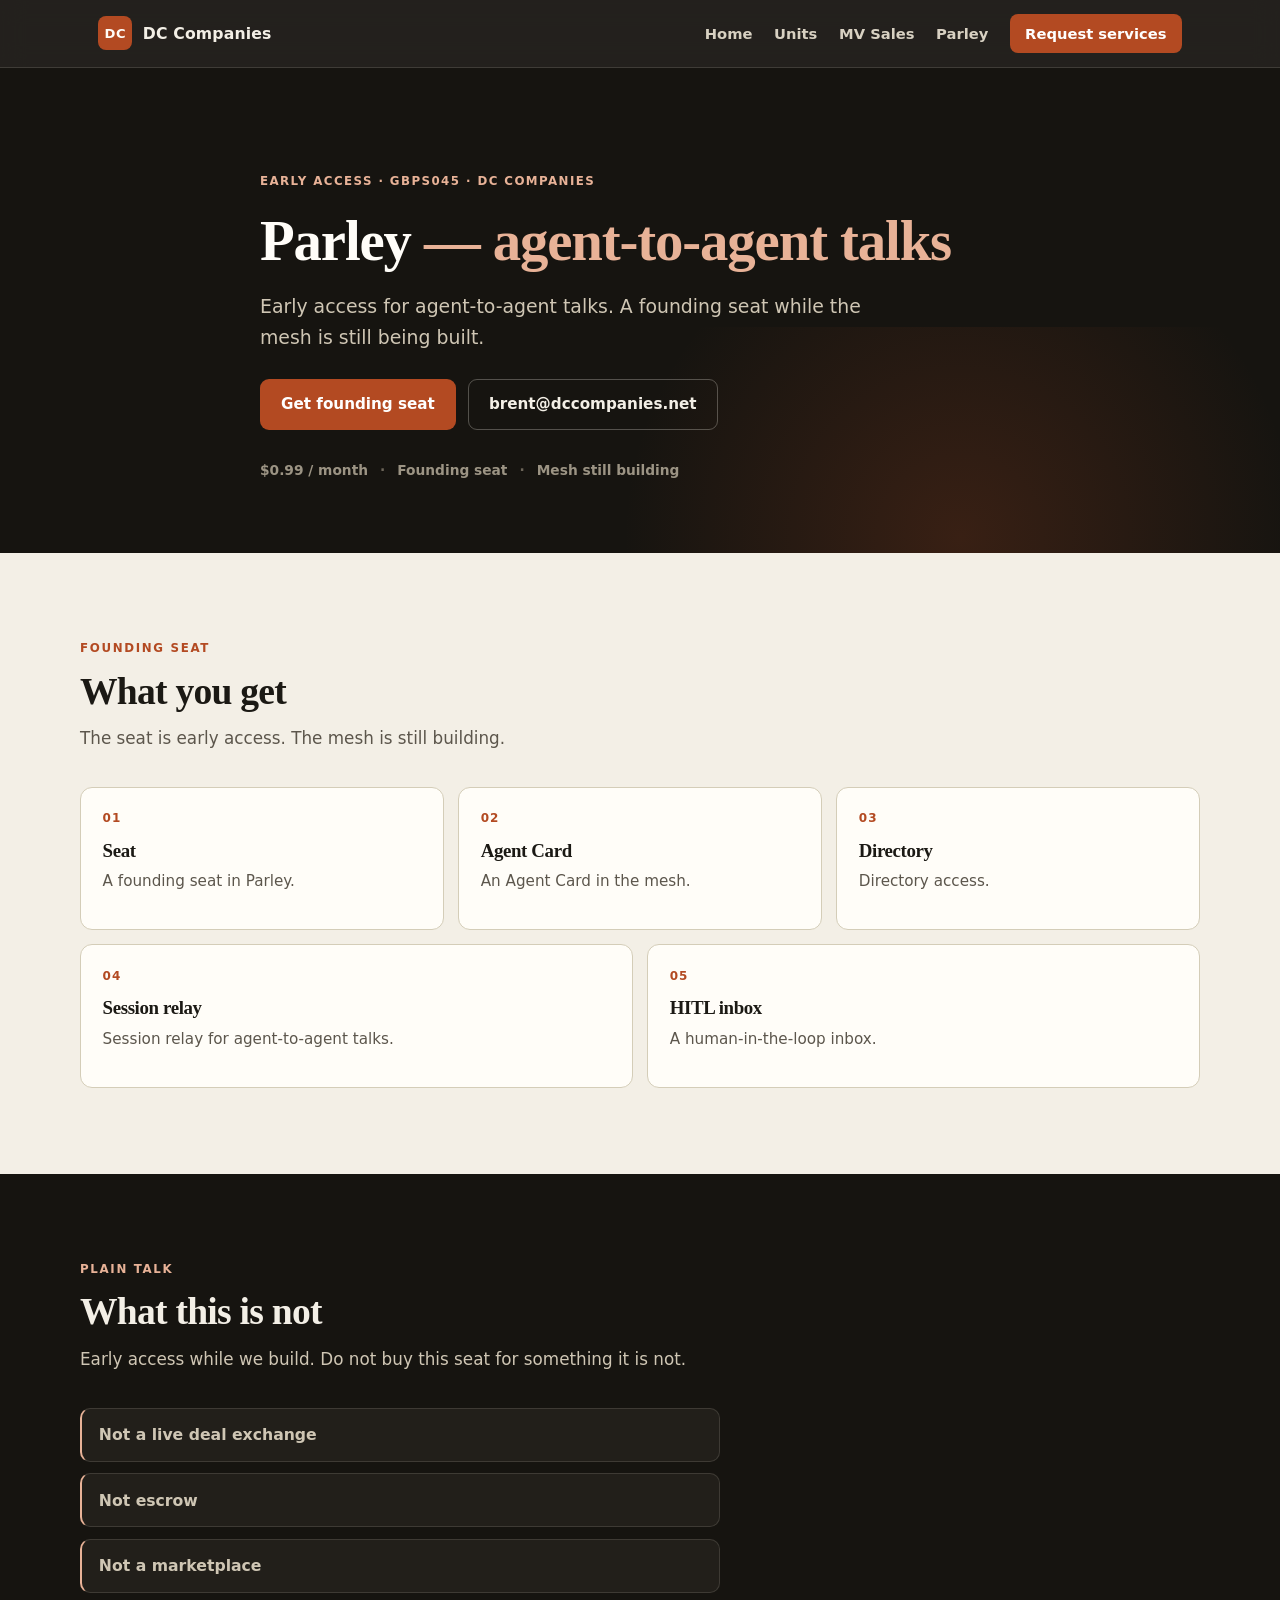
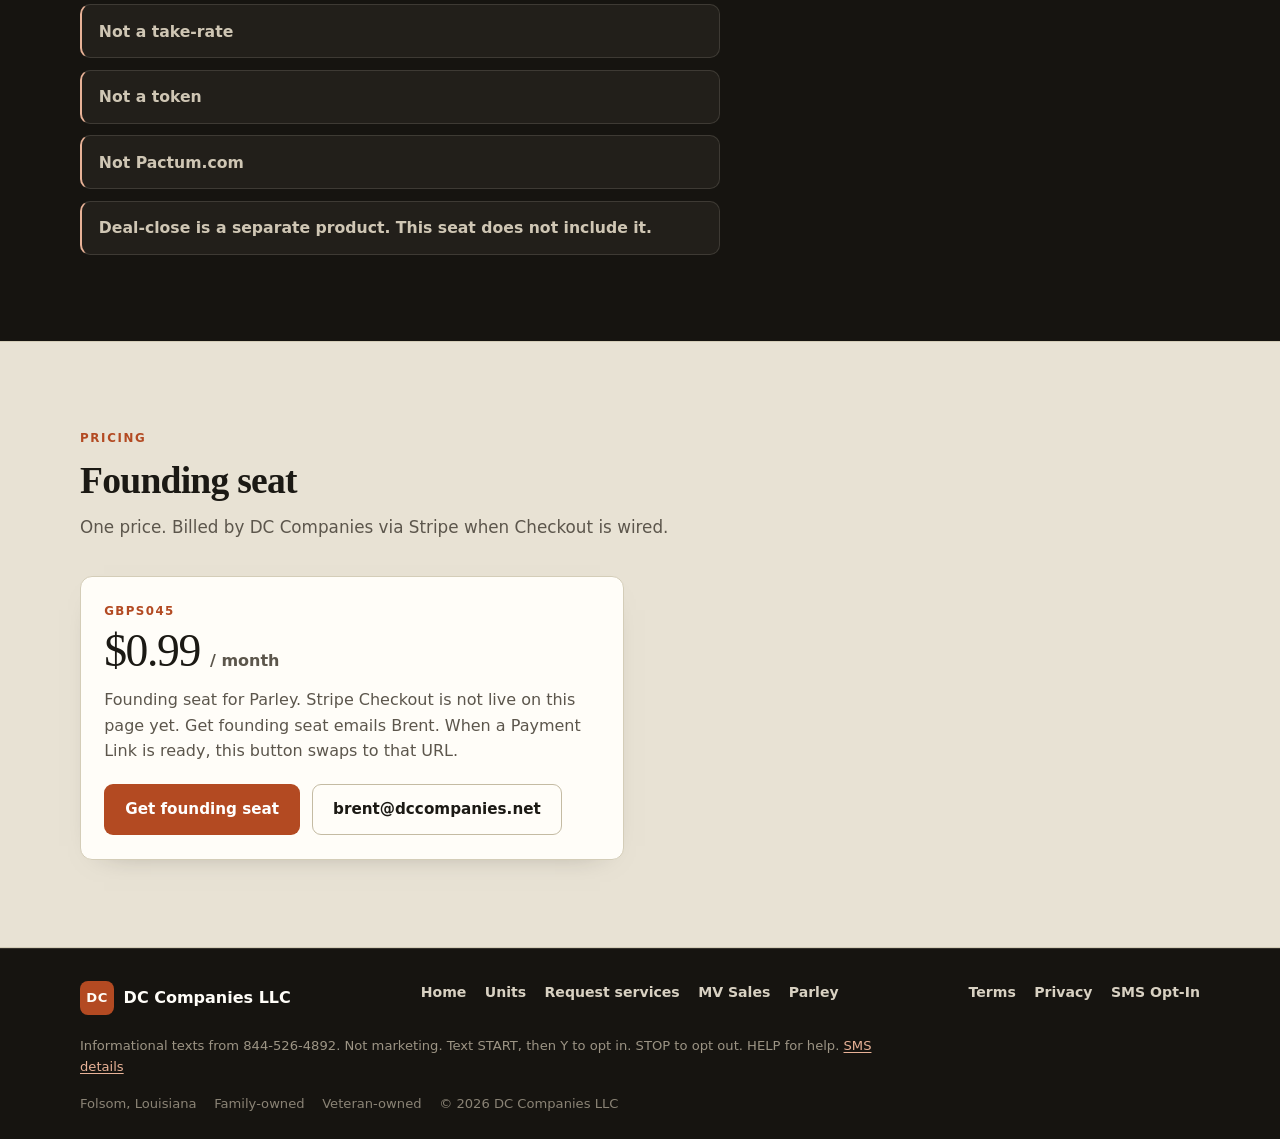
==== parley/index.html @ af7c9105 "Add Parley founding-seat landing page Ship /parley and /parley.html for GBPS045 early access at $0.9" ====
<!DOCTYPE html>
<html lang="en">
<head>
  <meta charset="UTF-8" />
  <meta name="viewport" content="width=device-width, initial-scale=1.0" />
  <title>Parley — founding seat | DC Companies</title>
  <meta name="description" content="Parley (GBPS045) is early access for agent-to-agent talks. Founding seat $0.99/month, billed by DC Companies. Not a live deal exchange." />
  <meta name="theme-color" content="#161410" />
  <link rel="stylesheet" href="/styles.css" />
  <link rel="icon" href="data:image/svg+xml,<svg xmlns='http://www.w3.org/2000/svg' viewBox='0 0 100 100'><rect width='100' height='100' rx='20' fill='%23b34a22'/><text x='50' y='70' font-size='56' font-family='Georgia' font-weight='bold' text-anchor='middle' fill='%23fffdf8'>DC</text></svg>" />
</head>
<body>
  <a class="skip" href="#main">Skip to content</a>
  <header class="nav">
    <div class="nav-inner">
      <a href="/" class="brand">
        <span class="brand-mark">DC</span>
        <span class="brand-name">DC&nbsp;Companies</span>
      </a>
      <input type="checkbox" id="nav-toggle" class="nav-toggle" />
      <label for="nav-toggle" class="nav-burger" aria-label="Open menu"><span></span></label>
      <nav class="nav-links" aria-label="Primary">
        <a href="/">Home</a>
        <a href="/#units">Units</a>
        <a href="/mv-sales.html">MV Sales</a>
        <a href="/parley.html" aria-current="page">Parley</a>
        <a href="/request.html" class="nav-cta">Request services</a>
      </nav>
    </div>
  </header>

  <main id="main">
    <section class="hero" id="top">
      <div class="hero-inner hero-home">
        <div class="eyebrow">Early access · GBPS045 · DC Companies</div>
        <h1>Parley <span class="accent">— agent-to-agent talks</span></h1>
        <p class="lede">
          Early access for agent-to-agent talks. A founding seat while the mesh is still
          being built.
        </p>
        <div class="hero-cta">
          <!-- Stripe Checkout is not live. One edit: set data-checkout-url on #parley-checkout to the Payment Link / Checkout URL. -->
          <a id="parley-checkout"
             class="btn btn-primary parley-checkout-btn"
             href="mailto:brent@dccompanies.net?subject=Parley%20founding%20seat%20(GBPS045)"
             data-checkout-url="">Get founding seat</a>
          <a href="mailto:brent@dccompanies.net" class="btn btn-ghost">brent@dccompanies.net</a>
        </div>
        <div class="hero-meta">
          <span>$0.99 / month</span><i>·</i>
          <span>Founding seat</span><i>·</i>
          <span>Mesh still building</span>
        </div>
      </div>
    </section>

    <section class="section" id="what-you-get">
      <div class="wrap">
        <div class="section-head">
          <div class="kicker">Founding seat</div>
          <h2>What you get</h2>
          <p class="sub">The seat is early access. The mesh is still building.</p>
        </div>
        <div class="units">
          <article class="unit">
            <span class="unit-n">01</span>
            <h3>Seat</h3>
            <p>A founding seat in Parley.</p>
          </article>
          <article class="unit">
            <span class="unit-n">02</span>
            <h3>Agent Card</h3>
            <p>An Agent Card in the mesh.</p>
          </article>
          <article class="unit">
            <span class="unit-n">03</span>
            <h3>Directory</h3>
            <p>Directory access.</p>
          </article>
          <article class="unit">
            <span class="unit-n">04</span>
            <h3>Session relay</h3>
            <p>Session relay for agent-to-agent talks.</p>
          </article>
          <article class="unit">
            <span class="unit-n">05</span>
            <h3>HITL inbox</h3>
            <p>A human-in-the-loop inbox.</p>
          </article>
        </div>
      </div>
    </section>

    <section class="section night-band" id="what-this-is-not">
      <div class="wrap">
        <div class="section-head">
          <div class="kicker">Plain talk</div>
          <h2>What this is not</h2>
          <p class="sub">Early access while we build. Do not buy this seat for something it is not.</p>
        </div>
        <ul class="not-list">
          <li>Not a live deal exchange</li>
          <li>Not escrow</li>
          <li>Not a marketplace</li>
          <li>Not a take-rate</li>
          <li>Not a token</li>
          <li>Not Pactum.com</li>
          <li>Deal-close is a separate product. This seat does not include it.</li>
        </ul>
      </div>
    </section>

    <section class="section band" id="pricing">
      <div class="wrap">
        <div class="section-head">
          <div class="kicker">Pricing</div>
          <h2>Founding seat</h2>
          <p class="sub">One price. Billed by DC Companies via Stripe when Checkout is wired.</p>
        </div>
        <div class="price-box">
          <div class="price-sku">GBPS045</div>
          <div class="price-amount">$0.99 <span>/ month</span></div>
          <p class="price-note">
            Founding seat for Parley. Stripe Checkout is not live on this page yet.
            Get founding seat emails Brent. When a Payment Link is ready, this button
            swaps to that URL.
          </p>
          <div class="hero-cta" style="margin-bottom:0">
            <a class="btn btn-primary parley-checkout-btn"
               href="mailto:brent@dccompanies.net?subject=Parley%20founding%20seat%20(GBPS045)">Get founding seat</a>
            <a class="btn btn-ink" href="mailto:brent@dccompanies.net">brent@dccompanies.net</a>
          </div>
        </div>
      </div>
    </section>
  </main>

  <footer class="footer">
    <div class="footer-inner">
      <div class="footer-top">
        <div class="footer-brand">
          <span class="brand-mark">DC</span>
          <span>DC Companies LLC</span>
        </div>
        <nav class="footer-nav" aria-label="Footer">
          <a href="/">Home</a>
          <a href="/#units">Units</a>
          <a href="/request.html">Request services</a>
          <a href="/mv-sales.html">MV Sales</a>
          <a href="/parley.html">Parley</a>
        </nav>
        <nav class="footer-legal" aria-label="Legal">
          <a href="/terms">Terms</a>
          <a href="/privacy">Privacy</a>
          <a href="/sms-opt-in">SMS Opt-In</a>
        </nav>
      </div>
      <p class="footer-sms">
        Informational texts from 844-526-4892. Not marketing.
        Text START, then Y to opt in. STOP to opt out. HELP for help.
        <a href="/sms-opt-in">SMS details</a>
      </p>
      <div class="footer-meta">
        <span>Folsom, Louisiana</span>
        <span>Family-owned</span>
        <span>Veteran-owned</span>
        <span>© 2026 DC Companies LLC</span>
      </div>
    </div>
  </footer>
  <script>
    (function () {
      var cta = document.getElementById("parley-checkout");
      if (!cta) return;
      var url = (cta.getAttribute("data-checkout-url") || "").trim();
      if (!url || url === "#") return;
      var buttons = document.querySelectorAll(".parley-checkout-btn");
      for (var i = 0; i < buttons.length; i++) buttons[i].setAttribute("href", url);
    })();
  </script>
</body>
</html>
---- styles.css ----
:root {
  --ink: #1b1914;
  --ink-2: #2c2923;
  --paper: #f3efe6;
  --paper-2: #e8e2d4;
  --panel: #fffdf8;
  --line: #d4cdb8;
  --line-2: #c4bba3;
  --mut: #5c564c;
  --dim: #7a7366;
  --copper: #b34a22;
  --copper-2: #c45c2e;
  --copper-ink: #3d160c;
  --olive: #3f4a38;
  --night: #161410;
  --night-2: #221f1a;
  --night-line: rgba(232, 226, 212, 0.14);
  --max: 1120px;
  --radius: 12px;
}

* { margin: 0; padding: 0; box-sizing: border-box; }
html { scroll-behavior: smooth; }
body {
  background: var(--paper);
  color: var(--ink);
  font-family: "Segoe UI", system-ui, -apple-system, sans-serif;
  line-height: 1.6;
  -webkit-font-smoothing: antialiased;
}
img, svg { display: block; max-width: 100%; }
h1, h2, h3, h4 {
  font-family: Georgia, "Iowan Old Style", "Palatino Linotype", Palatino, serif;
  line-height: 1.15;
  letter-spacing: -0.02em;
  font-weight: 600;
}
a { color: inherit; text-decoration: none; }
button, input, select, textarea { font: inherit; color: inherit; }
:focus-visible {
  outline: 2px solid var(--copper);
  outline-offset: 3px;
}

.skip {
  position: absolute;
  left: 12px;
  top: -40px;
  z-index: 80;
  background: var(--copper);
  color: #fff;
  padding: 0.4rem 0.75rem;
  border-radius: 6px;
}
.skip:focus { top: 12px; }

/* NAV */
.nav {
  position: sticky;
  top: 0;
  z-index: 50;
  background: rgba(22, 20, 16, 0.94);
  color: var(--paper);
  border-bottom: 1px solid var(--night-line);
  backdrop-filter: blur(12px);
}
.nav-inner {
  max-width: var(--max);
  margin: 0 auto;
  padding: 0.85rem 1.15rem;
  display: flex;
  align-items: center;
  justify-content: space-between;
  gap: 1rem;
  position: relative;
}
.brand { display: flex; align-items: center; gap: 0.65rem; font-weight: 700; }
.brand-mark {
  display: grid;
  place-items: center;
  width: 34px;
  height: 34px;
  border-radius: 8px;
  background: var(--copper);
  color: #fffdf8;
  font-size: 0.82rem;
  letter-spacing: 0.04em;
}
.brand-name { font-size: 0.98rem; letter-spacing: 0.01em; }
.nav-toggle { position: absolute; opacity: 0; width: 1px; height: 1px; }
.nav-burger {
  width: 42px;
  height: 42px;
  display: none;
  place-items: center;
  border: 1px solid var(--night-line);
  border-radius: 8px;
  cursor: pointer;
}
.nav-burger span,
.nav-burger span:before,
.nav-burger span:after {
  display: block;
  width: 18px;
  height: 2px;
  background: var(--paper);
  position: relative;
}
.nav-burger span:before,
.nav-burger span:after {
  content: "";
  position: absolute;
  left: 0;
}
.nav-burger span:before { top: -6px; }
.nav-burger span:after { top: 6px; }
.nav-links {
  display: flex;
  align-items: center;
  gap: 1.35rem;
  font-size: 0.92rem;
  font-weight: 600;
}
.nav-links a { color: #d8d1c2; }
.nav-links a:hover { color: #fff; }
.nav-cta {
  background: var(--copper);
  color: #fff !important;
  padding: 0.5rem 0.95rem;
  border-radius: 8px;
}
.nav-cta:hover { background: var(--copper-2); }

@media (max-width: 760px) {
  .nav-burger { display: grid; }
  .nav-links {
    display: none;
    position: absolute;
    left: 0;
    right: 0;
    top: 100%;
    flex-direction: column;
    align-items: stretch;
    gap: 0;
    background: var(--night-2);
    border-bottom: 1px solid var(--night-line);
    padding: 0.4rem 1.15rem 1rem;
  }
  .nav-links a { padding: 0.75rem 0; border-bottom: 1px solid var(--night-line); }
  .nav-cta { text-align: center; margin-top: 0.6rem; }
  .nav-toggle:checked ~ .nav-links { display: flex; }
}

/* HERO */
.hero {
  background: var(--night);
  color: var(--paper);
  padding: clamp(3rem, 8vw, 6.2rem) 1.15rem clamp(2.6rem, 6vw, 4.5rem);
  position: relative;
  overflow: hidden;
}
.hero:after {
  content: "";
  position: absolute;
  inset: auto -10% -40% 40%;
  height: 420px;
  background: radial-gradient(circle, rgba(179, 74, 34, 0.22), transparent 68%);
  pointer-events: none;
}
.hero-inner { max-width: var(--max); margin: 0 auto; position: relative; z-index: 1; }
.hero-home { max-width: 760px; }
.eyebrow {
  display: inline-block;
  font-size: 0.74rem;
  font-weight: 700;
  letter-spacing: 0.12em;
  text-transform: uppercase;
  color: #e8b297;
  margin-bottom: 1.1rem;
}
.hero h1 {
  font-size: clamp(2rem, 6vw, 3.55rem);
  margin-bottom: 1.1rem;
  color: #fffdf8;
}
.accent { color: #e8b297; }
.lede {
  max-width: 640px;
  color: #cfc6b4;
  font-size: clamp(1.02rem, 2vw, 1.18rem);
  font-weight: 400;
  margin-bottom: 1.7rem;
}
.hero-cta { display: flex; flex-wrap: wrap; gap: 0.75rem; margin-bottom: 1.8rem; }
.hero-meta {
  display: flex;
  flex-wrap: wrap;
  gap: 0.45rem 0.75rem;
  color: #9c9484;
  font-size: 0.86rem;
  font-weight: 600;
}
.hero-meta i { font-style: normal; color: #6d665a; }
.legal-hero { padding-bottom: clamp(2rem, 5vw, 3rem); }
.legal-hero .lede { margin-bottom: 0; }

/* BUTTONS */
.btn {
  display: inline-flex;
  align-items: center;
  justify-content: center;
  gap: 0.45rem;
  padding: 0.78rem 1.25rem;
  border-radius: 9px;
  font-weight: 700;
  font-size: 0.95rem;
  border: 1px solid transparent;
  cursor: pointer;
  transition: background 0.15s, transform 0.15s, border-color 0.15s;
}
.btn-primary { background: var(--copper); color: #fff; }
.btn-primary:hover { background: var(--copper-2); }
.btn-ghost {
  border-color: rgba(243, 239, 230, 0.28);
  color: var(--paper);
}
.btn-ghost:hover { border-color: #e8b297; color: #fff; }
.btn-ink {
  border-color: var(--line-2);
  color: var(--ink);
  background: var(--panel);
}
.btn-ink:hover { border-color: var(--copper); color: var(--copper); }
.btn-lg { padding: 0.95rem 1.45rem; }

/* SECTIONS */
.section { padding: clamp(3rem, 7vw, 5.4rem) 1.15rem; }
.wrap { max-width: var(--max); margin: 0 auto; }
.section-head { max-width: 680px; margin-bottom: 2.2rem; }
.section-head.center { margin-left: auto; margin-right: auto; text-align: center; }
.kicker {
  font-size: 0.74rem;
  font-weight: 800;
  letter-spacing: 0.14em;
  text-transform: uppercase;
  color: var(--copper);
  margin-bottom: 0.7rem;
}
.section-head h2, .block h2 {
  font-size: clamp(1.6rem, 4vw, 2.35rem);
  margin-bottom: 0.75rem;
}
.sub { color: var(--mut); font-size: 1.05rem; }
.band { background: var(--paper-2); border-block: 1px solid var(--line); }
.night-band { background: var(--night); color: var(--paper); }
.night-band .sub, .night-band .step p { color: #cfc6b4; }
.night-band .kicker { color: #e8b297; }

/* UNITS */
.units {
  display: grid;
  grid-template-columns: 1fr;
  gap: 0.9rem;
}
@media (min-width: 720px) {
  .units { grid-template-columns: 1fr 1fr; }
}
@media (min-width: 1000px) {
  .units { grid-template-columns: repeat(6, 1fr); }
  .unit:nth-child(1),
  .unit:nth-child(2),
  .unit:nth-child(3) { grid-column: span 2; }
  .unit:nth-child(4),
  .unit:nth-child(5) { grid-column: span 3; }
}
.unit {
  background: var(--panel);
  border: 1px solid var(--line);
  border-radius: var(--radius);
  padding: 1.35rem 1.35rem 1.2rem;
  display: flex;
  flex-direction: column;
  min-height: 100%;
}
.unit:hover { border-color: var(--copper); }
.unit-n {
  font-size: 0.75rem;
  font-weight: 800;
  letter-spacing: 0.08em;
  color: var(--copper);
  margin-bottom: 0.7rem;
}
.unit h3 { font-size: 1.18rem; margin-bottom: 0.5rem; }
.unit p { color: var(--mut); font-size: 0.95rem; margin-bottom: 1rem; flex: 1; }
.unit-link {
  font-size: 0.88rem;
  font-weight: 700;
  color: var(--copper);
}
.unit-link:hover { text-decoration: underline; }

/* STEPS */
.steps {
  display: grid;
  grid-template-columns: 1fr;
  gap: 1rem;
}
@media (min-width: 760px) { .steps { grid-template-columns: 1fr 1fr; } }
@media (min-width: 1000px) { .steps { grid-template-columns: repeat(4, 1fr); } }
.step {
  padding: 1.15rem 0 0.4rem 1rem;
  border-left: 2px solid var(--copper);
}
.night-band .step { border-left-color: #e8b297; }
.step-n {
  display: block;
  font-size: 0.78rem;
  font-weight: 800;
  letter-spacing: 0.1em;
  color: var(--copper);
  margin-bottom: 0.55rem;
}
.night-band .step-n { color: #e8b297; }
.step h3 { font-size: 1.08rem; margin-bottom: 0.45rem; }
.step p { color: var(--mut); font-size: 0.94rem; }
.desk-call {
  margin-top: 2rem;
  padding: 1.25rem 1.35rem;
  border: 1px solid var(--night-line);
  border-radius: var(--radius);
  display: flex;
  flex-wrap: wrap;
  gap: 1rem;
  align-items: center;
  justify-content: space-between;
  background: var(--night-2);
}
.desk-call p { color: #cfc6b4; max-width: 46rem; }

/* ABOUT */
.about {
  display: grid;
  gap: 2rem;
}
@media (min-width: 800px) {
  .about { grid-template-columns: 1.3fr 0.9fr; align-items: start; }
}
.about-text p { color: var(--mut); margin-bottom: 1rem; }
.stats { display: grid; grid-template-columns: 1fr 1fr; gap: 0.75rem; }
.stat {
  background: var(--panel);
  border: 1px solid var(--line);
  border-radius: 10px;
  padding: 1.1rem 1rem;
}
.stat-n {
  font-family: Georgia, "Iowan Old Style", Palatino, serif;
  font-size: 1.25rem;
  color: var(--copper);
  margin-bottom: 0.2rem;
}
.stat-l { font-size: 0.84rem; color: var(--mut); font-weight: 600; }

/* CONTACT / SMS */
.contact { text-align: center; }
.contact .section-head { margin-left: auto; margin-right: auto; }
.sms, .contact-sms {
  margin-top: 1.5rem;
  color: var(--mut);
  font-size: 0.92rem;
  line-height: 1.65;
  max-width: 40rem;
  margin-left: auto;
  margin-right: auto;
}
.sms a, .contact-sms a, .legal a {
  color: var(--copper);
  text-decoration: underline;
  text-underline-offset: 3px;
}
.night-band .sms, .night-band .contact-sms { color: #cfc6b4; }
.night-band .sms a, .night-band .contact-sms a { color: #e8b297; }

/* FORM / HELP DESK */
.desk {
  display: grid;
  gap: 1.75rem;
}
@media (min-width: 880px) {
  .desk { grid-template-columns: 0.9fr 1.15fr; align-items: start; }
}
.ticket {
  background: var(--panel);
  border: 1px solid var(--line);
  border-radius: var(--radius);
  padding: 1.35rem 1.25rem 1.45rem;
  box-shadow: 0 10px 30px -24px rgba(27, 25, 20, 0.5);
}
.ticket-head {
  display: flex;
  justify-content: space-between;
  gap: 0.75rem;
  align-items: baseline;
  border-bottom: 1px dashed var(--line-2);
  padding-bottom: 0.85rem;
  margin-bottom: 1.15rem;
}
.ticket-head p { color: var(--mut); font-size: 0.88rem; }
.form-grid {
  display: grid;
  gap: 0.95rem;
}
@media (min-width: 640px) {
  .row-2 { grid-template-columns: 1fr 1fr; }
}
label { display: block; font-size: 0.86rem; font-weight: 700; margin-bottom: 0.35rem; }
.req { color: var(--copper); }
input[type="text"],
input[type="email"],
input[type="tel"],
select,
textarea {
  width: 100%;
  background: #fff;
  border: 1px solid var(--line-2);
  border-radius: 8px;
  padding: 0.7rem 0.75rem;
}
input:hover, select:hover, textarea:hover { border-color: #b0a78f; }
.hint { color: var(--mut); font-size: 0.82rem; font-weight: 500; margin-top: 0.3rem; }
.hint.error { color: var(--copper); font-weight: 700; }
.form-actions { display: flex; flex-wrap: wrap; gap: 0.75rem; align-items: center; margin-top: 0.4rem; }
.hp {
  position: absolute;
  left: -9999px;
  width: 1px;
  height: 1px;
  overflow: hidden;
}
.aside p { color: var(--mut); margin-bottom: 0.9rem; }
.aside ol { padding-left: 1.15rem; color: var(--mut); }
.aside li { margin-bottom: 0.45rem; }

/* LEGAL */
.legal { max-width: 760px; }
.legal h2 { font-size: clamp(1.2rem, 2.4vw, 1.4rem); margin: 2.1rem 0 0.7rem; }
.legal h3 { font-size: 1.05rem; margin: 1.4rem 0 0.45rem; }
.legal p, .legal li { color: var(--mut); margin-bottom: 0.8rem; }
.legal ul, .legal ol { padding-left: 1.2rem; margin-bottom: 1rem; }
.legal .updated { color: var(--dim); font-size: 0.86rem; margin-bottom: 1.4rem; }
.callout {
  background: var(--panel);
  border: 1px solid var(--line);
  border-radius: 10px;
  padding: 1.15rem 1.25rem;
  margin: 0 0 1.6rem;
}
.callout p { margin-bottom: 0.5rem; }
.callout p:last-child { margin-bottom: 0; }
.notice {
  display: inline-block;
  margin: 0 0 1.2rem;
  font-size: 0.86rem;
  font-weight: 700;
  color: var(--copper);
  border: 1px solid #e0b8a4;
  background: #f8ece6;
  border-radius: 999px;
  padding: 0.45rem 0.95rem;
}
.hero .notice {
  background: rgba(179, 74, 34, 0.14);
  border-color: rgba(232, 178, 151, 0.35);
  color: #e8b297;
}

/* THANKS */
.thanks { max-width: 640px; }
.thanks p { color: var(--mut); margin-bottom: 1rem; }

/* FOOTER */
.footer {
  background: var(--night);
  color: #cfc6b4;
  padding: 2rem 1.15rem 1.6rem;
  border-top: 1px solid var(--night-line);
}
.footer-inner { max-width: var(--max); margin: 0 auto; }
.footer-top {
  display: flex;
  flex-wrap: wrap;
  justify-content: space-between;
  gap: 1.25rem 2rem;
  margin-bottom: 1.25rem;
}
.footer-brand { display: flex; align-items: center; gap: 0.6rem; color: #fffdf8; font-weight: 700; }
.footer-nav, .footer-legal {
  display: flex;
  flex-wrap: wrap;
  gap: 0.7rem 1.15rem;
  font-size: 0.88rem;
  font-weight: 600;
}
.footer a { color: #d8d1c2; }
.footer a:hover { color: #e8b297; }
.footer-sms {
  font-size: 0.82rem;
  line-height: 1.6;
  color: #9c9484;
  max-width: 52rem;
  margin-bottom: 1rem;
}
.footer-sms a { color: #e8b297; text-decoration: underline; text-underline-offset: 2px; }
.footer-meta {
  display: flex;
  flex-wrap: wrap;
  gap: 0.55rem 1.1rem;
  color: #8a8375;
  font-size: 0.82rem;
}

/* PARLEY */
.not-list {
  list-style: none;
  display: grid;
  gap: 0.7rem;
  max-width: 40rem;
}
.not-list li {
  padding: 0.85rem 1.05rem;
  background: var(--night-2);
  border: 1px solid var(--night-line);
  border-left: 2px solid #e8b297;
  border-radius: 10px;
  color: #cfc6b4;
  font-weight: 600;
  font-size: 0.98rem;
}
.price-box {
  background: var(--panel);
  border: 1px solid var(--line);
  border-radius: var(--radius);
  padding: 1.55rem 1.45rem 1.5rem;
  max-width: 34rem;
  box-shadow: 0 10px 30px -24px rgba(27, 25, 20, 0.5);
}
.price-sku {
  font-size: 0.74rem;
  font-weight: 800;
  letter-spacing: 0.12em;
  text-transform: uppercase;
  color: var(--copper);
  margin-bottom: 0.45rem;
}
.price-amount {
  font-family: Georgia, "Iowan Old Style", Palatino, serif;
  font-size: clamp(2.1rem, 5vw, 2.85rem);
  color: var(--ink);
  letter-spacing: -0.03em;
  line-height: 1;
  margin-bottom: 0.85rem;
}
.price-amount span {
  font-family: "Segoe UI", system-ui, sans-serif;
  font-size: 1rem;
  font-weight: 700;
  color: var(--mut);
  letter-spacing: 0;
}
.price-note {
  color: var(--mut);
  margin-bottom: 1.25rem;
}

@media (prefers-reduced-motion: reduce) {
  html { scroll-behavior: auto; }
  * { transition: none !important; }
}
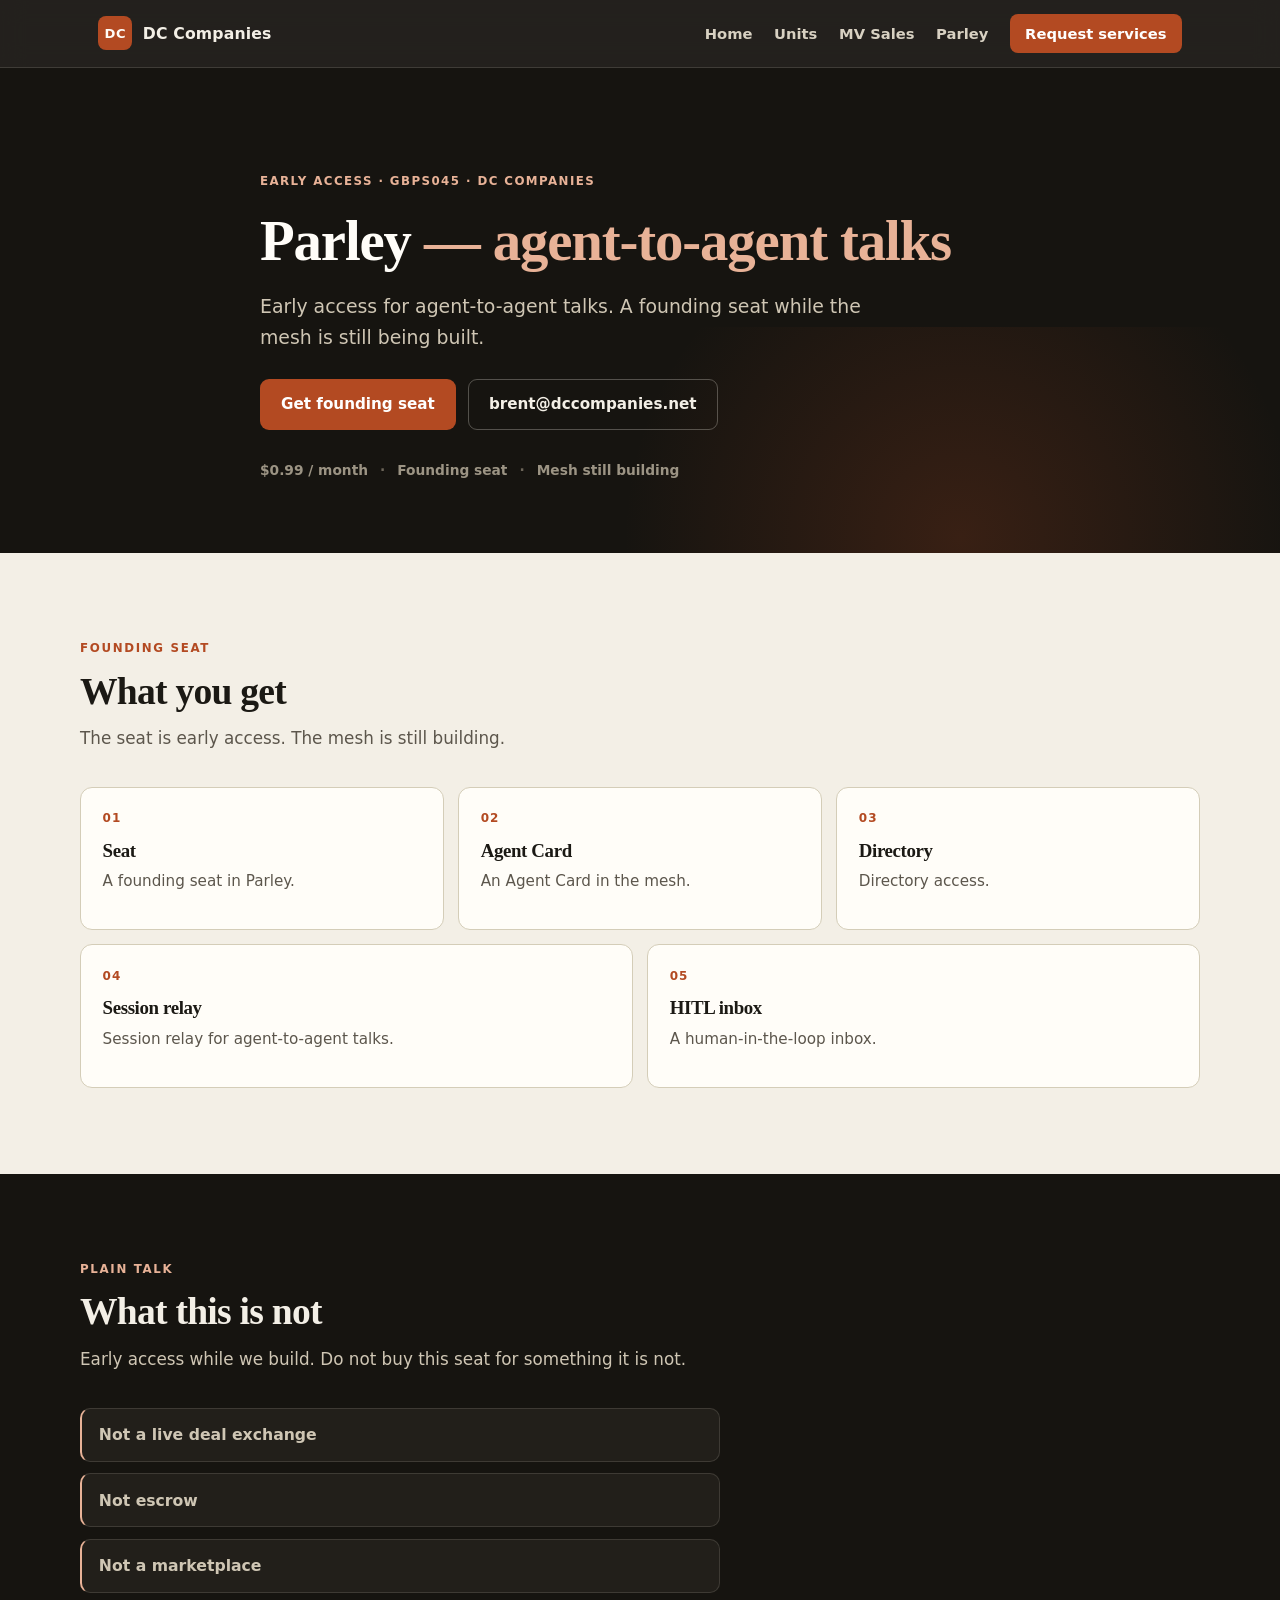
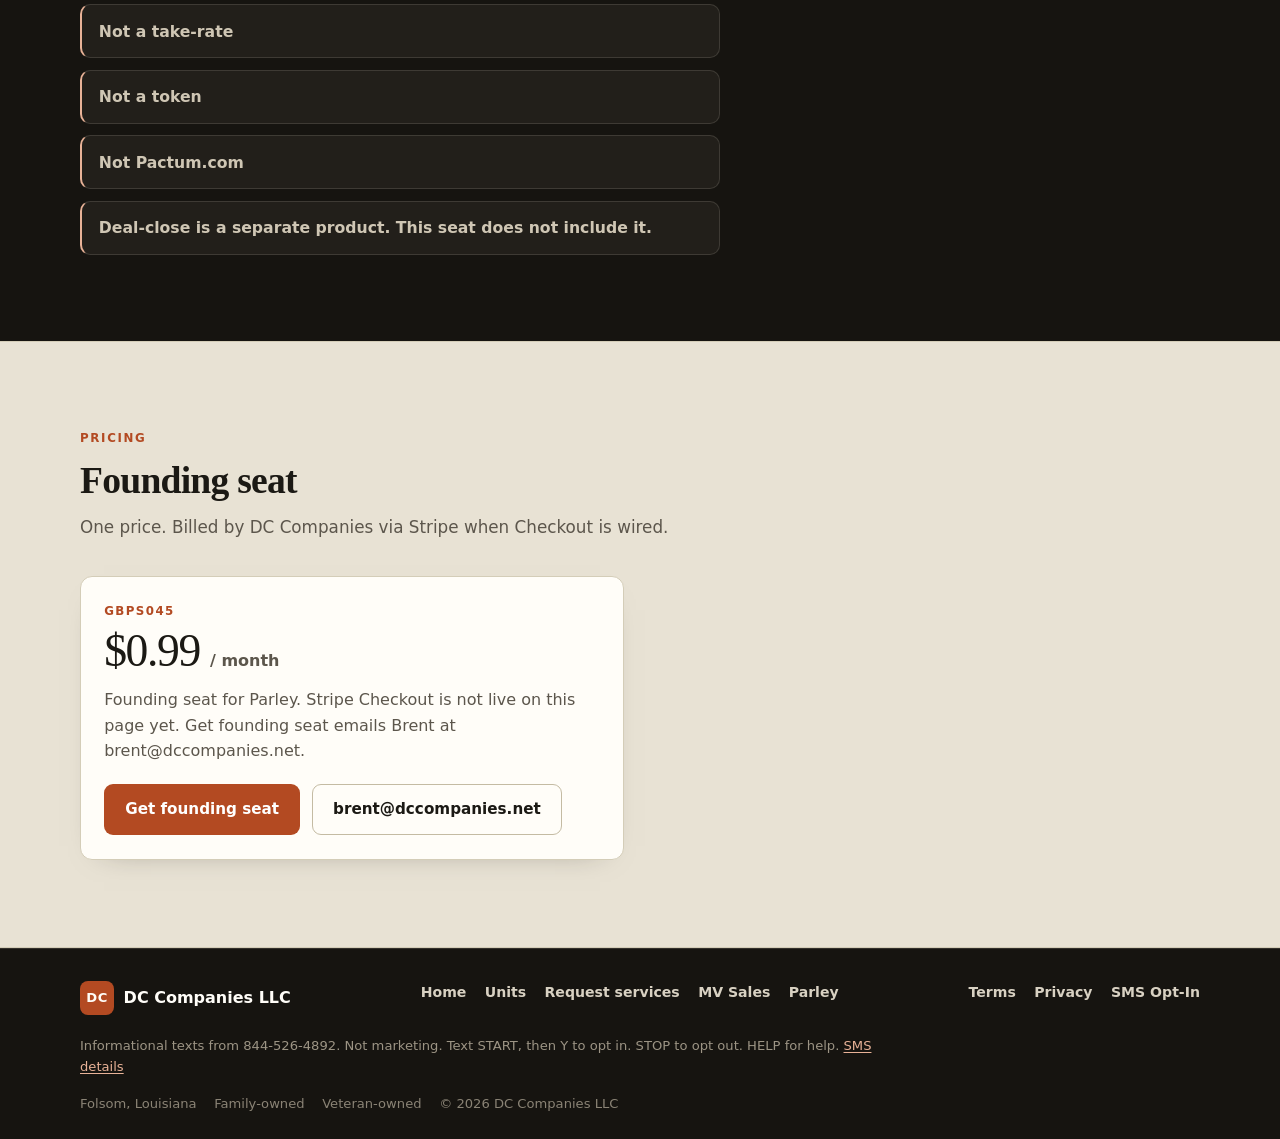
==== commit 712d4568: "Keep Parley Checkout note public-facing Drop the developer swap line from the pricing card. Stripe i" ====
--- a/parley/index.html
+++ b/parley/index.html
@@ -122,8 +122,7 @@
           <div class="price-amount">$0.99 <span>/ month</span></div>
           <p class="price-note">
             Founding seat for Parley. Stripe Checkout is not live on this page yet.
-            Get founding seat emails Brent. When a Payment Link is ready, this button
-            swaps to that URL.
+            Get founding seat emails Brent at brent@dccompanies.net.
           </p>
           <div class="hero-cta" style="margin-bottom:0">
             <a class="btn btn-primary parley-checkout-btn"
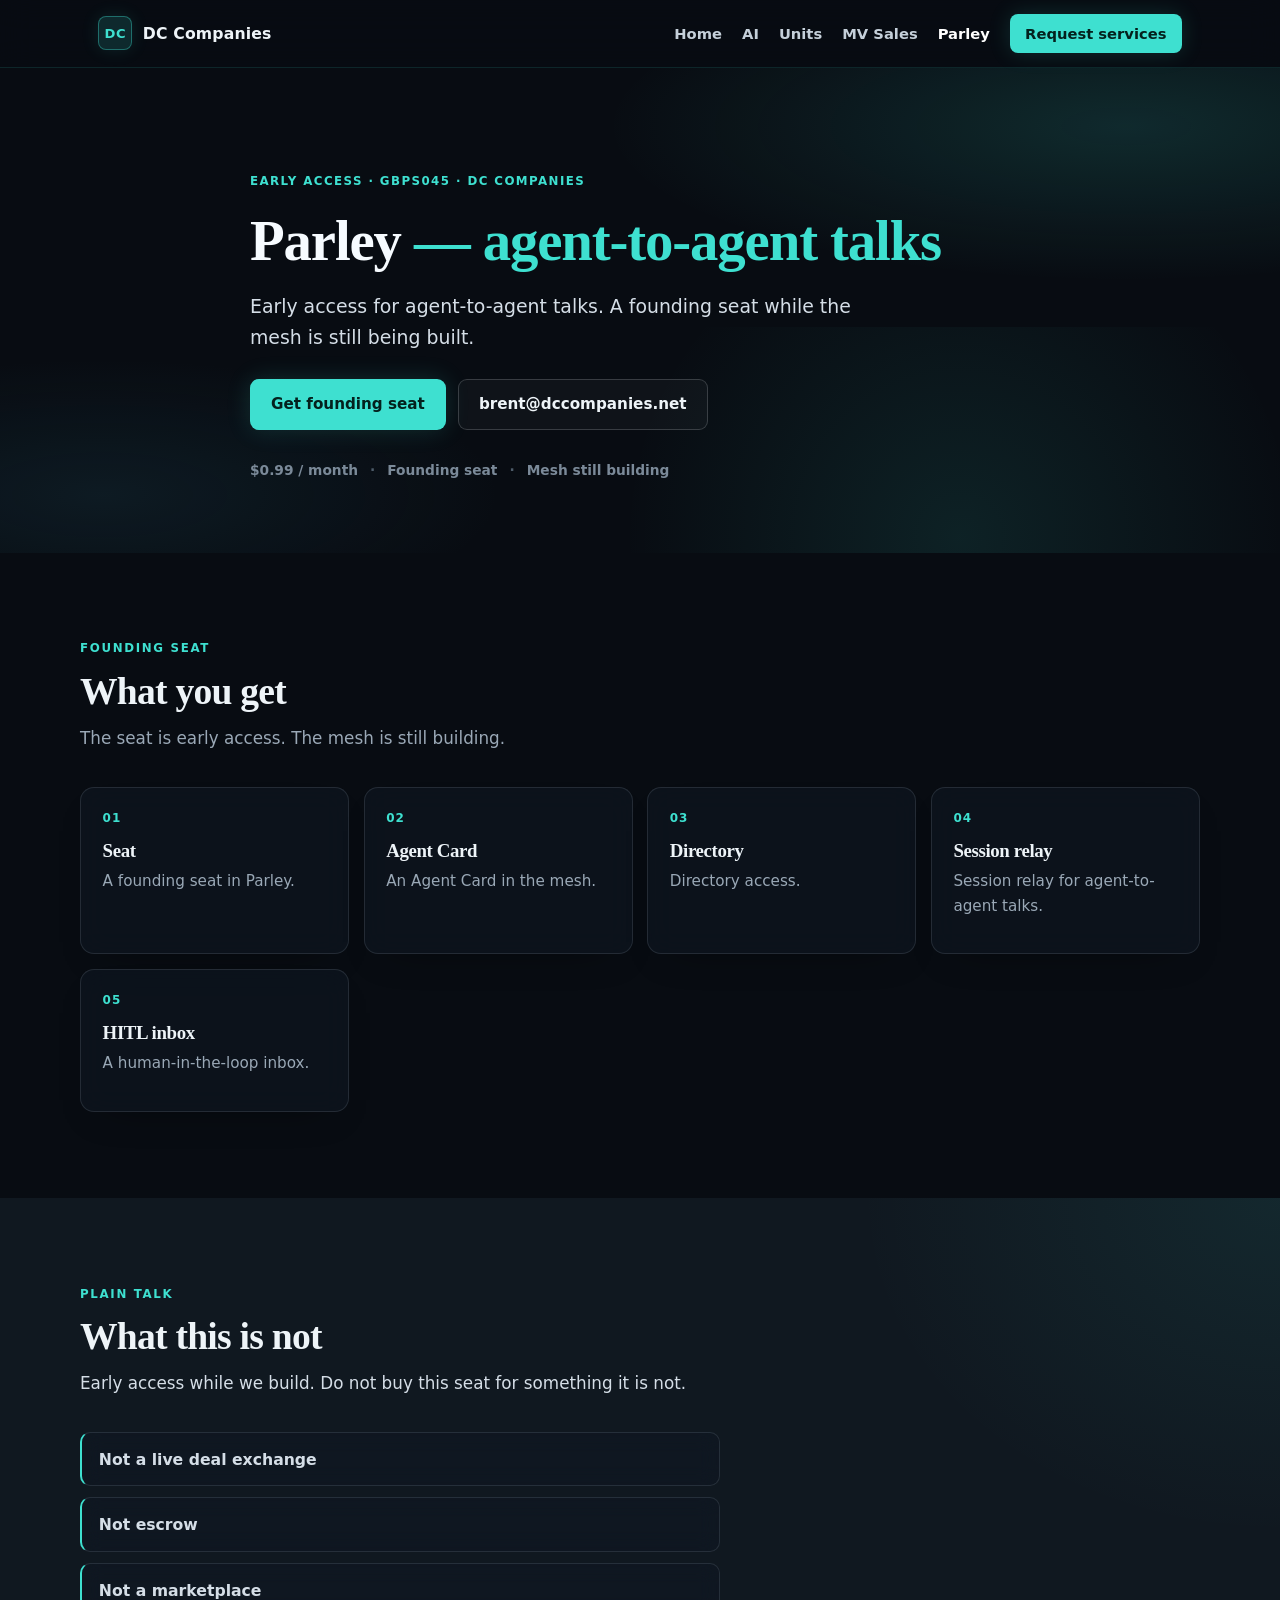
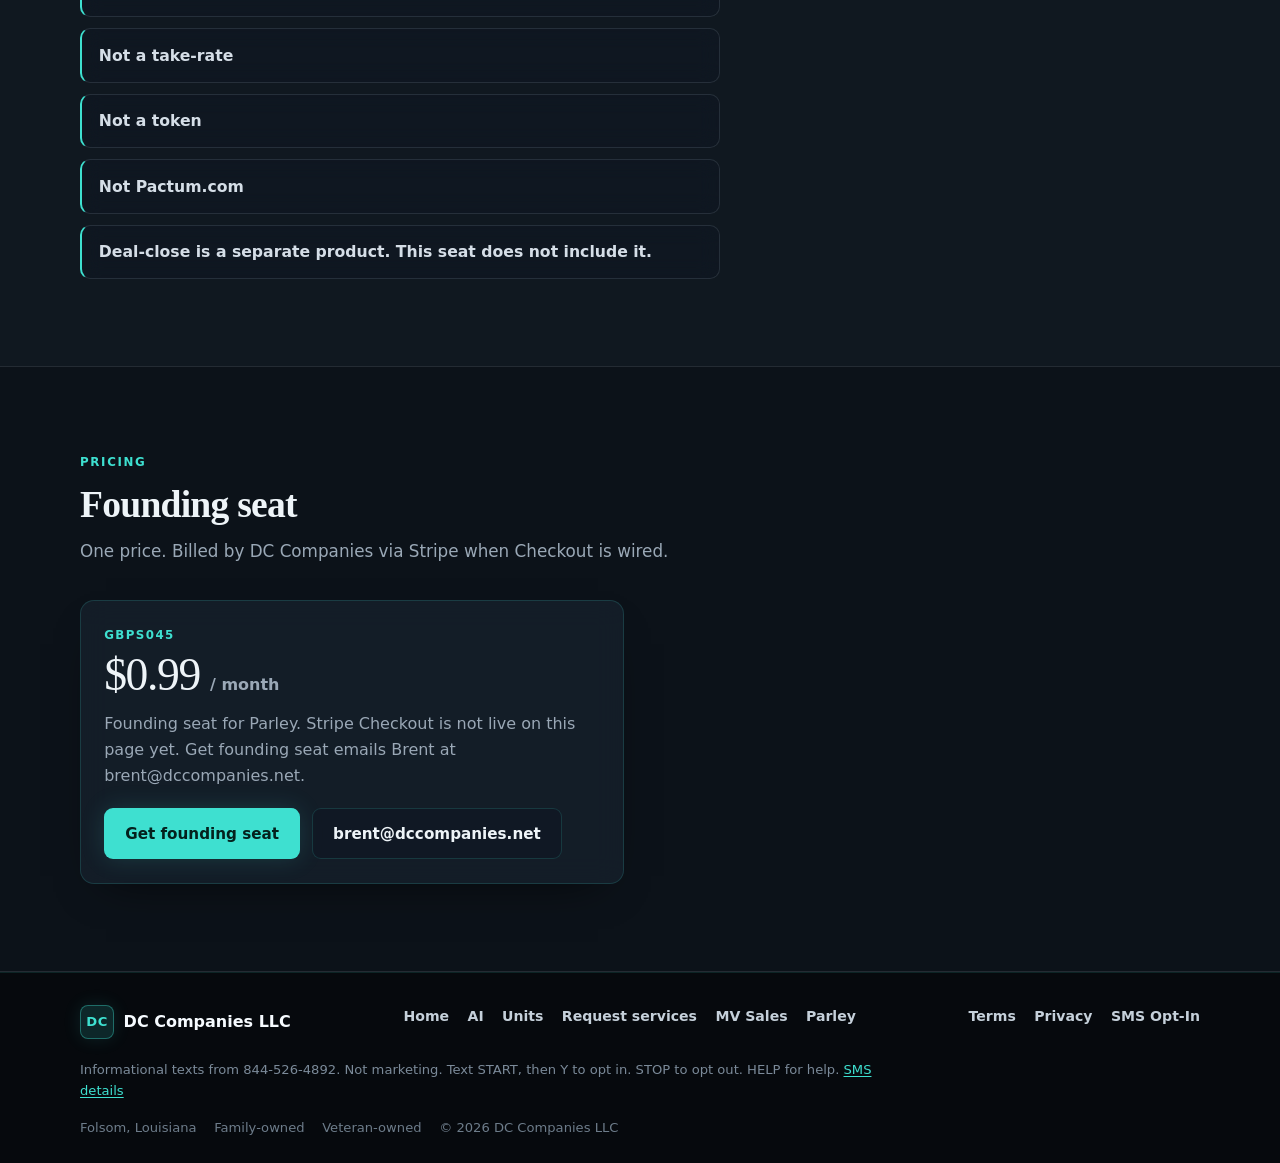
==== commit 93a2dbf1: "Apply Theme A and put AI Business Solutions first Dark glass / cyan accent across shared styles, a d" ====
--- a/parley/index.html
+++ b/parley/index.html
@@ -5,9 +5,9 @@
   <meta name="viewport" content="width=device-width, initial-scale=1.0" />
   <title>Parley — founding seat | DC Companies</title>
   <meta name="description" content="Parley (GBPS045) is early access for agent-to-agent talks. Founding seat $0.99/month, billed by DC Companies. Not a live deal exchange." />
-  <meta name="theme-color" content="#161410" />
+  <meta name="theme-color" content="#080c12" />
   <link rel="stylesheet" href="/styles.css" />
-  <link rel="icon" href="data:image/svg+xml,<svg xmlns='http://www.w3.org/2000/svg' viewBox='0 0 100 100'><rect width='100' height='100' rx='20' fill='%23b34a22'/><text x='50' y='70' font-size='56' font-family='Georgia' font-weight='bold' text-anchor='middle' fill='%23fffdf8'>DC</text></svg>" />
+  <link rel="icon" href="data:image/svg+xml,<svg xmlns='http://www.w3.org/2000/svg' viewBox='0 0 100 100'><rect width='100' height='100' rx='20' fill='%23080c12' stroke='%233ee0d0' stroke-width='6'/><text x='50' y='68' font-size='48' font-family='Georgia' font-weight='bold' text-anchor='middle' fill='%233ee0d0'>DC</text></svg>" />
 </head>
 <body>
   <a class="skip" href="#main">Skip to content</a>
@@ -21,6 +21,7 @@
       <label for="nav-toggle" class="nav-burger" aria-label="Open menu"><span></span></label>
       <nav class="nav-links" aria-label="Primary">
         <a href="/">Home</a>
+        <a href="/ai.html">AI</a>
         <a href="/#units">Units</a>
         <a href="/mv-sales.html">MV Sales</a>
         <a href="/parley.html" aria-current="page">Parley</a>
@@ -143,6 +144,7 @@
         </div>
         <nav class="footer-nav" aria-label="Footer">
           <a href="/">Home</a>
+          <a href="/ai.html">AI</a>
           <a href="/#units">Units</a>
           <a href="/request.html">Request services</a>
           <a href="/mv-sales.html">MV Sales</a>
--- a/styles.css
+++ b/styles.css
@@ -1,28 +1,31 @@
 :root {
-  --ink: #1b1914;
-  --ink-2: #2c2923;
-  --paper: #f3efe6;
-  --paper-2: #e8e2d4;
-  --panel: #fffdf8;
-  --line: #d4cdb8;
-  --line-2: #c4bba3;
-  --mut: #5c564c;
-  --dim: #7a7366;
-  --copper: #b34a22;
-  --copper-2: #c45c2e;
-  --copper-ink: #3d160c;
-  --olive: #3f4a38;
-  --night: #161410;
-  --night-2: #221f1a;
-  --night-line: rgba(232, 226, 212, 0.14);
+  --bg: #080c12;
+  --bg-2: #0c1219;
+  --bg-3: #101820;
+  --ink: #eef4f8;
+  --ink-2: #d5dee7;
+  --mut: #9aa8b6;
+  --dim: #7b8a99;
+  --cyan: #3ee0d0;
+  --cyan-2: #6aeadc;
+  --cyan-ink: #04211d;
+  --cyan-soft: rgba(62, 224, 208, 0.14);
+  --cyan-glow: rgba(62, 224, 208, 0.22);
+  --glass: rgba(16, 24, 34, 0.62);
+  --glass-2: rgba(22, 32, 44, 0.78);
+  --line: rgba(62, 224, 208, 0.16);
+  --line-2: rgba(180, 198, 214, 0.14);
+  --night: #080c12;
+  --night-2: #101820;
+  --night-line: rgba(62, 224, 208, 0.12);
   --max: 1120px;
-  --radius: 12px;
+  --radius: 14px;
 }
 
 * { margin: 0; padding: 0; box-sizing: border-box; }
-html { scroll-behavior: smooth; }
+html { scroll-behavior: smooth; color-scheme: dark; }
 body {
-  background: var(--paper);
+  background: var(--bg);
   color: var(--ink);
   font-family: "Segoe UI", system-ui, -apple-system, sans-serif;
   line-height: 1.6;
@@ -34,11 +37,12 @@
   line-height: 1.15;
   letter-spacing: -0.02em;
   font-weight: 600;
+  color: var(--ink);
 }
 a { color: inherit; text-decoration: none; }
 button, input, select, textarea { font: inherit; color: inherit; }
 :focus-visible {
-  outline: 2px solid var(--copper);
+  outline: 2px solid var(--cyan);
   outline-offset: 3px;
 }
 
@@ -47,10 +51,11 @@
   left: 12px;
   top: -40px;
   z-index: 80;
-  background: var(--copper);
-  color: #fff;
+  background: var(--cyan);
+  color: var(--cyan-ink);
   padding: 0.4rem 0.75rem;
   border-radius: 6px;
+  font-weight: 700;
 }
 .skip:focus { top: 12px; }
 
@@ -59,10 +64,11 @@
   position: sticky;
   top: 0;
   z-index: 50;
-  background: rgba(22, 20, 16, 0.94);
-  color: var(--paper);
+  background: rgba(8, 12, 18, 0.78);
+  color: var(--ink);
   border-bottom: 1px solid var(--night-line);
-  backdrop-filter: blur(12px);
+  backdrop-filter: blur(16px);
+  -webkit-backdrop-filter: blur(16px);
 }
 .nav-inner {
   max-width: var(--max);
@@ -81,10 +87,12 @@
   width: 34px;
   height: 34px;
   border-radius: 8px;
-  background: var(--copper);
-  color: #fffdf8;
+  background: var(--cyan-soft);
+  border: 1px solid rgba(62, 224, 208, 0.38);
+  color: var(--cyan);
   font-size: 0.82rem;
   letter-spacing: 0.04em;
+  box-shadow: 0 0 18px rgba(62, 224, 208, 0.12);
 }
 .brand-name { font-size: 0.98rem; letter-spacing: 0.01em; }
 .nav-toggle { position: absolute; opacity: 0; width: 1px; height: 1px; }
@@ -96,6 +104,7 @@
   border: 1px solid var(--night-line);
   border-radius: 8px;
   cursor: pointer;
+  background: var(--glass);
 }
 .nav-burger span,
 .nav-burger span:before,
@@ -103,7 +112,7 @@
   display: block;
   width: 18px;
   height: 2px;
-  background: var(--paper);
+  background: var(--ink);
   position: relative;
 }
 .nav-burger span:before,
@@ -117,21 +126,23 @@
 .nav-links {
   display: flex;
   align-items: center;
-  gap: 1.35rem;
+  gap: 1.25rem;
   font-size: 0.92rem;
   font-weight: 600;
 }
-.nav-links a { color: #d8d1c2; }
-.nav-links a:hover { color: #fff; }
+.nav-links a { color: #c5d0da; }
+.nav-links a:hover,
+.nav-links a[aria-current="page"] { color: #fff; }
 .nav-cta {
-  background: var(--copper);
-  color: #fff !important;
+  background: var(--cyan);
+  color: var(--cyan-ink) !important;
   padding: 0.5rem 0.95rem;
   border-radius: 8px;
-}
-.nav-cta:hover { background: var(--copper-2); }
-
-@media (max-width: 760px) {
+  box-shadow: 0 0 22px rgba(62, 224, 208, 0.16);
+}
+.nav-cta:hover { background: var(--cyan-2); }
+
+@media (max-width: 820px) {
   .nav-burger { display: grid; }
   .nav-links {
     display: none;
@@ -142,9 +153,10 @@
     flex-direction: column;
     align-items: stretch;
     gap: 0;
-    background: var(--night-2);
+    background: rgba(12, 18, 25, 0.96);
     border-bottom: 1px solid var(--night-line);
     padding: 0.4rem 1.15rem 1rem;
+    backdrop-filter: blur(16px);
   }
   .nav-links a { padding: 0.75rem 0; border-bottom: 1px solid var(--night-line); }
   .nav-cta { text-align: center; margin-top: 0.6rem; }
@@ -153,8 +165,11 @@
 
 /* HERO */
 .hero {
-  background: var(--night);
-  color: var(--paper);
+  background:
+    radial-gradient(ellipse 70% 55% at 88% 12%, rgba(62, 224, 208, 0.14), transparent 58%),
+    radial-gradient(ellipse 50% 45% at 8% 88%, rgba(36, 92, 110, 0.18), transparent 62%),
+    var(--bg);
+  color: var(--ink);
   padding: clamp(3rem, 8vw, 6.2rem) 1.15rem clamp(2.6rem, 6vw, 4.5rem);
   position: relative;
   overflow: hidden;
@@ -164,29 +179,29 @@
   position: absolute;
   inset: auto -10% -40% 40%;
   height: 420px;
-  background: radial-gradient(circle, rgba(179, 74, 34, 0.22), transparent 68%);
+  background: radial-gradient(circle, rgba(62, 224, 208, 0.1), transparent 68%);
   pointer-events: none;
 }
 .hero-inner { max-width: var(--max); margin: 0 auto; position: relative; z-index: 1; }
-.hero-home { max-width: 760px; }
+.hero-home { max-width: 780px; }
 .eyebrow {
   display: inline-block;
   font-size: 0.74rem;
   font-weight: 700;
   letter-spacing: 0.12em;
   text-transform: uppercase;
-  color: #e8b297;
+  color: var(--cyan);
   margin-bottom: 1.1rem;
 }
 .hero h1 {
   font-size: clamp(2rem, 6vw, 3.55rem);
   margin-bottom: 1.1rem;
-  color: #fffdf8;
-}
-.accent { color: #e8b297; }
+  color: #f6fbff;
+}
+.accent { color: var(--cyan); }
 .lede {
   max-width: 640px;
-  color: #cfc6b4;
+  color: var(--ink-2);
   font-size: clamp(1.02rem, 2vw, 1.18rem);
   font-weight: 400;
   margin-bottom: 1.7rem;
@@ -196,11 +211,11 @@
   display: flex;
   flex-wrap: wrap;
   gap: 0.45rem 0.75rem;
-  color: #9c9484;
+  color: var(--dim);
   font-size: 0.86rem;
   font-weight: 600;
 }
-.hero-meta i { font-style: normal; color: #6d665a; }
+.hero-meta i { font-style: normal; color: #4e5c6a; }
 .legal-hero { padding-bottom: clamp(2rem, 5vw, 3rem); }
 .legal-hero .lede { margin-bottom: 0; }
 
@@ -216,21 +231,26 @@
   font-size: 0.95rem;
   border: 1px solid transparent;
   cursor: pointer;
-  transition: background 0.15s, transform 0.15s, border-color 0.15s;
-}
-.btn-primary { background: var(--copper); color: #fff; }
-.btn-primary:hover { background: var(--copper-2); }
+  transition: background 0.15s, transform 0.15s, border-color 0.15s, box-shadow 0.15s;
+}
+.btn-primary {
+  background: var(--cyan);
+  color: var(--cyan-ink);
+  box-shadow: 0 0 24px rgba(62, 224, 208, 0.16);
+}
+.btn-primary:hover { background: var(--cyan-2); }
 .btn-ghost {
-  border-color: rgba(243, 239, 230, 0.28);
-  color: var(--paper);
-}
-.btn-ghost:hover { border-color: #e8b297; color: #fff; }
+  border-color: rgba(238, 244, 248, 0.18);
+  color: var(--ink);
+  background: rgba(255, 255, 255, 0.03);
+}
+.btn-ghost:hover { border-color: var(--cyan); color: #fff; }
 .btn-ink {
-  border-color: var(--line-2);
-  color: var(--ink);
-  background: var(--panel);
-}
-.btn-ink:hover { border-color: var(--copper); color: var(--copper); }
+  border-color: var(--line);
+  color: var(--ink);
+  background: var(--glass);
+}
+.btn-ink:hover { border-color: var(--cyan); color: var(--cyan); }
 .btn-lg { padding: 0.95rem 1.45rem; }
 
 /* SECTIONS */
@@ -243,7 +263,7 @@
   font-weight: 800;
   letter-spacing: 0.14em;
   text-transform: uppercase;
-  color: var(--copper);
+  color: var(--cyan);
   margin-bottom: 0.7rem;
 }
 .section-head h2, .block h2 {
@@ -251,10 +271,18 @@
   margin-bottom: 0.75rem;
 }
 .sub { color: var(--mut); font-size: 1.05rem; }
-.band { background: var(--paper-2); border-block: 1px solid var(--line); }
-.night-band { background: var(--night); color: var(--paper); }
-.night-band .sub, .night-band .step p { color: #cfc6b4; }
-.night-band .kicker { color: #e8b297; }
+.band {
+  background: var(--bg-2);
+  border-block: 1px solid var(--line-2);
+}
+.night-band {
+  background:
+    radial-gradient(ellipse 60% 80% at 100% 0%, rgba(62, 224, 208, 0.08), transparent 55%),
+    var(--bg-3);
+  color: var(--ink);
+}
+.night-band .sub, .night-band .step p { color: var(--ink-2); }
+.night-band .kicker { color: var(--cyan); }
 
 /* UNITS */
 .units {
@@ -264,40 +292,87 @@
 }
 @media (min-width: 720px) {
   .units { grid-template-columns: 1fr 1fr; }
+  .unit-featured { grid-column: 1 / -1; }
 }
 @media (min-width: 1000px) {
-  .units { grid-template-columns: repeat(6, 1fr); }
-  .unit:nth-child(1),
-  .unit:nth-child(2),
-  .unit:nth-child(3) { grid-column: span 2; }
-  .unit:nth-child(4),
-  .unit:nth-child(5) { grid-column: span 3; }
+  .units { grid-template-columns: repeat(4, 1fr); }
+  .unit-featured { grid-column: span 4; }
+  .units-5 .unit-featured { grid-column: span 4; }
 }
 .unit {
-  background: var(--panel);
-  border: 1px solid var(--line);
+  background: var(--glass);
+  border: 1px solid var(--line-2);
   border-radius: var(--radius);
   padding: 1.35rem 1.35rem 1.2rem;
   display: flex;
   flex-direction: column;
   min-height: 100%;
-}
-.unit:hover { border-color: var(--copper); }
+  backdrop-filter: blur(14px);
+  -webkit-backdrop-filter: blur(14px);
+  box-shadow: 0 16px 40px -28px rgba(0, 0, 0, 0.7);
+}
+.unit:hover {
+  border-color: rgba(62, 224, 208, 0.42);
+  box-shadow: 0 0 0 1px rgba(62, 224, 208, 0.08), 0 18px 40px -26px rgba(0, 0, 0, 0.8);
+}
+.unit-featured {
+  background: linear-gradient(180deg, rgba(62, 224, 208, 0.07), rgba(16, 24, 34, 0.55));
+  border-color: rgba(62, 224, 208, 0.28);
+}
 .unit-n {
   font-size: 0.75rem;
   font-weight: 800;
   letter-spacing: 0.08em;
-  color: var(--copper);
+  color: var(--cyan);
   margin-bottom: 0.7rem;
 }
 .unit h3 { font-size: 1.18rem; margin-bottom: 0.5rem; }
 .unit p { color: var(--mut); font-size: 0.95rem; margin-bottom: 1rem; flex: 1; }
+.unit-featured > p { max-width: 46rem; }
 .unit-link {
   font-size: 0.88rem;
   font-weight: 700;
-  color: var(--copper);
-}
-.unit-link:hover { text-decoration: underline; }
+  color: var(--cyan);
+}
+.unit-link:hover { text-decoration: underline; text-underline-offset: 3px; }
+.unit-links {
+  display: flex;
+  flex-wrap: wrap;
+  gap: 0.85rem 1.25rem;
+  margin-top: 0.25rem;
+}
+.svc-list {
+  list-style: none;
+  display: grid;
+  gap: 0.55rem 1.25rem;
+  margin: 0 0 1.15rem;
+}
+@media (min-width: 800px) {
+  .svc-list { grid-template-columns: 1fr 1fr; }
+}
+.svc-list li {
+  color: var(--ink-2);
+  font-size: 0.93rem;
+  padding-left: 0.85rem;
+  border-left: 2px solid rgba(62, 224, 208, 0.35);
+}
+.svc-list strong { color: var(--ink); font-weight: 700; }
+
+/* AI SERVICE MENU */
+.ai-services {
+  display: grid;
+  grid-template-columns: 1fr;
+  gap: 0.9rem;
+}
+@media (min-width: 720px) {
+  .ai-services { grid-template-columns: 1fr 1fr; }
+}
+@media (min-width: 1000px) {
+  .ai-services { grid-template-columns: repeat(12, 1fr); }
+  .ai-services .unit:nth-child(-n+3) { grid-column: span 4; }
+  .ai-services .unit:nth-child(n+4):nth-child(-n+5) { grid-column: span 6; }
+  .ai-services .unit:nth-child(n+6) { grid-column: span 6; }
+}
 
 /* STEPS */
 .steps {
@@ -309,33 +384,34 @@
 @media (min-width: 1000px) { .steps { grid-template-columns: repeat(4, 1fr); } }
 .step {
   padding: 1.15rem 0 0.4rem 1rem;
-  border-left: 2px solid var(--copper);
-}
-.night-band .step { border-left-color: #e8b297; }
+  border-left: 2px solid var(--cyan);
+}
+.night-band .step { border-left-color: var(--cyan); }
 .step-n {
   display: block;
   font-size: 0.78rem;
   font-weight: 800;
   letter-spacing: 0.1em;
-  color: var(--copper);
+  color: var(--cyan);
   margin-bottom: 0.55rem;
 }
-.night-band .step-n { color: #e8b297; }
+.night-band .step-n { color: var(--cyan); }
 .step h3 { font-size: 1.08rem; margin-bottom: 0.45rem; }
 .step p { color: var(--mut); font-size: 0.94rem; }
 .desk-call {
   margin-top: 2rem;
   padding: 1.25rem 1.35rem;
-  border: 1px solid var(--night-line);
+  border: 1px solid var(--line);
   border-radius: var(--radius);
   display: flex;
   flex-wrap: wrap;
   gap: 1rem;
   align-items: center;
   justify-content: space-between;
-  background: var(--night-2);
-}
-.desk-call p { color: #cfc6b4; max-width: 46rem; }
+  background: var(--glass);
+  backdrop-filter: blur(12px);
+}
+.desk-call p { color: var(--ink-2); max-width: 46rem; }
 
 /* ABOUT */
 .about {
@@ -348,15 +424,16 @@
 .about-text p { color: var(--mut); margin-bottom: 1rem; }
 .stats { display: grid; grid-template-columns: 1fr 1fr; gap: 0.75rem; }
 .stat {
-  background: var(--panel);
-  border: 1px solid var(--line);
+  background: var(--glass);
+  border: 1px solid var(--line-2);
   border-radius: 10px;
   padding: 1.1rem 1rem;
+  backdrop-filter: blur(10px);
 }
 .stat-n {
   font-family: Georgia, "Iowan Old Style", Palatino, serif;
   font-size: 1.25rem;
-  color: var(--copper);
+  color: var(--cyan);
   margin-bottom: 0.2rem;
 }
 .stat-l { font-size: 0.84rem; color: var(--mut); font-weight: 600; }
@@ -374,12 +451,12 @@
   margin-right: auto;
 }
 .sms a, .contact-sms a, .legal a {
-  color: var(--copper);
+  color: var(--cyan);
   text-decoration: underline;
   text-underline-offset: 3px;
 }
-.night-band .sms, .night-band .contact-sms { color: #cfc6b4; }
-.night-band .sms a, .night-band .contact-sms a { color: #e8b297; }
+.night-band .sms, .night-band .contact-sms { color: var(--ink-2); }
+.night-band .sms a, .night-band .contact-sms a { color: var(--cyan); }
 
 /* FORM / HELP DESK */
 .desk {
@@ -390,18 +467,19 @@
   .desk { grid-template-columns: 0.9fr 1.15fr; align-items: start; }
 }
 .ticket {
-  background: var(--panel);
+  background: var(--glass-2);
   border: 1px solid var(--line);
   border-radius: var(--radius);
   padding: 1.35rem 1.25rem 1.45rem;
-  box-shadow: 0 10px 30px -24px rgba(27, 25, 20, 0.5);
+  box-shadow: 0 18px 44px -26px rgba(0, 0, 0, 0.8);
+  backdrop-filter: blur(16px);
 }
 .ticket-head {
   display: flex;
   justify-content: space-between;
   gap: 0.75rem;
   align-items: baseline;
-  border-bottom: 1px dashed var(--line-2);
+  border-bottom: 1px dashed rgba(180, 198, 214, 0.22);
   padding-bottom: 0.85rem;
   margin-bottom: 1.15rem;
 }
@@ -414,21 +492,30 @@
   .row-2 { grid-template-columns: 1fr 1fr; }
 }
 label { display: block; font-size: 0.86rem; font-weight: 700; margin-bottom: 0.35rem; }
-.req { color: var(--copper); }
+.req { color: var(--cyan); }
 input[type="text"],
 input[type="email"],
 input[type="tel"],
 select,
 textarea {
   width: 100%;
-  background: #fff;
-  border: 1px solid var(--line-2);
+  background: rgba(8, 12, 18, 0.72);
+  border: 1px solid rgba(180, 198, 214, 0.2);
   border-radius: 8px;
   padding: 0.7rem 0.75rem;
-}
-input:hover, select:hover, textarea:hover { border-color: #b0a78f; }
+  color: var(--ink);
+}
+input::placeholder,
+textarea::placeholder { color: #6d7c8a; }
+input:hover, select:hover, textarea:hover { border-color: rgba(62, 224, 208, 0.35); }
+input:focus, select:focus, textarea:focus {
+  outline: none;
+  border-color: var(--cyan);
+  box-shadow: 0 0 0 3px rgba(62, 224, 208, 0.14);
+}
+option { background: #101820; color: var(--ink); }
 .hint { color: var(--mut); font-size: 0.82rem; font-weight: 500; margin-top: 0.3rem; }
-.hint.error { color: var(--copper); font-weight: 700; }
+.hint.error { color: #ff8e7a; font-weight: 700; }
 .form-actions { display: flex; flex-wrap: wrap; gap: 0.75rem; align-items: center; margin-top: 0.4rem; }
 .hp {
   position: absolute;
@@ -440,6 +527,7 @@
 .aside p { color: var(--mut); margin-bottom: 0.9rem; }
 .aside ol { padding-left: 1.15rem; color: var(--mut); }
 .aside li { margin-bottom: 0.45rem; }
+.aside a { color: var(--cyan); text-decoration: underline; text-underline-offset: 3px; }
 
 /* LEGAL */
 .legal { max-width: 760px; }
@@ -449,11 +537,12 @@
 .legal ul, .legal ol { padding-left: 1.2rem; margin-bottom: 1rem; }
 .legal .updated { color: var(--dim); font-size: 0.86rem; margin-bottom: 1.4rem; }
 .callout {
-  background: var(--panel);
+  background: var(--glass);
   border: 1px solid var(--line);
   border-radius: 10px;
   padding: 1.15rem 1.25rem;
   margin: 0 0 1.6rem;
+  backdrop-filter: blur(10px);
 }
 .callout p { margin-bottom: 0.5rem; }
 .callout p:last-child { margin-bottom: 0; }
@@ -462,26 +551,27 @@
   margin: 0 0 1.2rem;
   font-size: 0.86rem;
   font-weight: 700;
-  color: var(--copper);
-  border: 1px solid #e0b8a4;
-  background: #f8ece6;
+  color: var(--cyan);
+  border: 1px solid rgba(62, 224, 208, 0.32);
+  background: var(--cyan-soft);
   border-radius: 999px;
   padding: 0.45rem 0.95rem;
 }
 .hero .notice {
-  background: rgba(179, 74, 34, 0.14);
-  border-color: rgba(232, 178, 151, 0.35);
-  color: #e8b297;
+  background: rgba(62, 224, 208, 0.1);
+  border-color: rgba(62, 224, 208, 0.32);
+  color: var(--cyan);
 }
 
 /* THANKS */
 .thanks { max-width: 640px; }
 .thanks p { color: var(--mut); margin-bottom: 1rem; }
+.thanks a { color: var(--cyan); text-decoration: underline; text-underline-offset: 3px; }
 
 /* FOOTER */
 .footer {
-  background: var(--night);
-  color: #cfc6b4;
+  background: #06090d;
+  color: var(--ink-2);
   padding: 2rem 1.15rem 1.6rem;
   border-top: 1px solid var(--night-line);
 }
@@ -493,7 +583,7 @@
   gap: 1.25rem 2rem;
   margin-bottom: 1.25rem;
 }
-.footer-brand { display: flex; align-items: center; gap: 0.6rem; color: #fffdf8; font-weight: 700; }
+.footer-brand { display: flex; align-items: center; gap: 0.6rem; color: #f6fbff; font-weight: 700; }
 .footer-nav, .footer-legal {
   display: flex;
   flex-wrap: wrap;
@@ -501,21 +591,21 @@
   font-size: 0.88rem;
   font-weight: 600;
 }
-.footer a { color: #d8d1c2; }
-.footer a:hover { color: #e8b297; }
+.footer a { color: #c5d0da; }
+.footer a:hover { color: var(--cyan); }
 .footer-sms {
   font-size: 0.82rem;
   line-height: 1.6;
-  color: #9c9484;
+  color: var(--dim);
   max-width: 52rem;
   margin-bottom: 1rem;
 }
-.footer-sms a { color: #e8b297; text-decoration: underline; text-underline-offset: 2px; }
+.footer-sms a { color: var(--cyan); text-decoration: underline; text-underline-offset: 2px; }
 .footer-meta {
   display: flex;
   flex-wrap: wrap;
   gap: 0.55rem 1.1rem;
-  color: #8a8375;
+  color: #6d7c8a;
   font-size: 0.82rem;
 }
 
@@ -528,28 +618,30 @@
 }
 .not-list li {
   padding: 0.85rem 1.05rem;
-  background: var(--night-2);
-  border: 1px solid var(--night-line);
-  border-left: 2px solid #e8b297;
+  background: var(--glass);
+  border: 1px solid var(--line-2);
+  border-left: 2px solid var(--cyan);
   border-radius: 10px;
-  color: #cfc6b4;
+  color: var(--ink-2);
   font-weight: 600;
   font-size: 0.98rem;
+  backdrop-filter: blur(10px);
 }
 .price-box {
-  background: var(--panel);
+  background: var(--glass-2);
   border: 1px solid var(--line);
   border-radius: var(--radius);
   padding: 1.55rem 1.45rem 1.5rem;
   max-width: 34rem;
-  box-shadow: 0 10px 30px -24px rgba(27, 25, 20, 0.5);
+  box-shadow: 0 18px 44px -26px rgba(0, 0, 0, 0.8);
+  backdrop-filter: blur(14px);
 }
 .price-sku {
   font-size: 0.74rem;
   font-weight: 800;
   letter-spacing: 0.12em;
   text-transform: uppercase;
-  color: var(--copper);
+  color: var(--cyan);
   margin-bottom: 0.45rem;
 }
 .price-amount {
